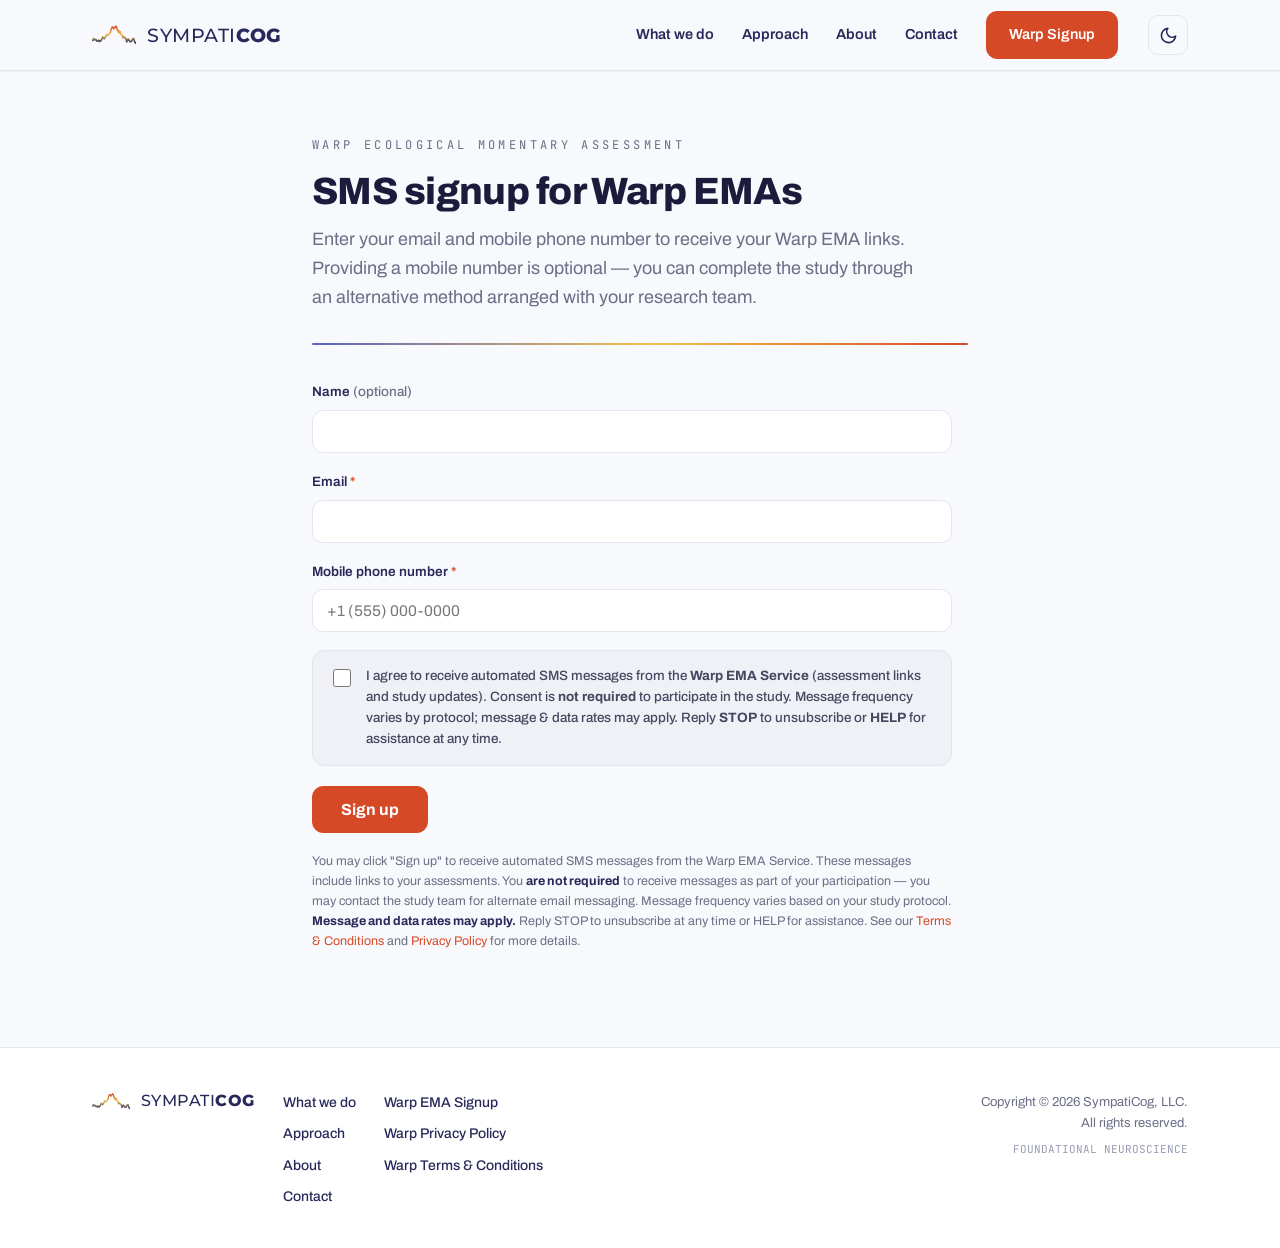
==== warp-ema-signup.html @ 8f0cffc7 "Relaunch site in Light Signal design system" ====
<!DOCTYPE html>
<html lang="en">
<head>
<meta charset="utf-8">
<meta name="viewport" content="width=device-width, initial-scale=1">
<title>Warp EMA Signup — SympatiCog</title>
<meta name="description" content="Sign up for Warp EMA to receive automated SMS messages with your assessment links. Consent is optional and you can opt out at any time.">
<meta name="theme-color" content="#28295a">
<link rel="icon" href="favicon.svg" type="image/svg+xml">
<link rel="preconnect" href="https://fonts.googleapis.com">
<link rel="preconnect" href="https://fonts.gstatic.com" crossorigin>
<link href="https://fonts.googleapis.com/css2?family=Archivo:wght@400;500;600;700;800&family=JetBrains+Mono:wght@400;500&family=Montserrat:wght@400;500;600;700;800&display=swap" rel="stylesheet">
<link rel="stylesheet" href="styles.css">
<script>(function(){try{var t=localStorage.getItem('sc-theme');if(t)document.documentElement.setAttribute('data-theme',t);}catch(e){}})();</script>
</head>
<body>

<header class="site-header">
  <div class="wrap">
    <a class="brand" href="/" aria-label="SympatiCog home">
      <svg viewBox="0 8 120 62" preserveAspectRatio="xMidYMid meet" aria-hidden="true"><defs><linearGradient id="hw" x1="0" y1="0" x2="0" y2="1"><stop offset="0" stop-color="#d64926"/><stop offset=".5" stop-color="#f2c14e"/><stop offset="1" stop-color="#28295a"/></linearGradient></defs><path d="M0.0 53.9 L1.3 52.3 L2.7 48.6 L4.0 53.0 L5.3 51.7 L6.7 51.3 L8.0 52.5 L9.3 51.6 L10.7 55.1 L12.0 56.1 L13.3 55.3 L14.7 54.7 L16.0 56.2 L17.3 53.4 L18.7 55.5 L20.0 57.1 L21.3 55.4 L22.7 55.9 L24.0 52.9 L25.3 51.9 L26.7 47.8 L28.0 44.0 L29.3 45.8 L30.7 48.8 L32.0 48.1 L33.3 49.2 L34.7 46.0 L36.0 43.5 L37.3 42.5 L38.7 36.9 L40.0 36.7 L41.3 40.4 L42.7 39.3 L44.0 38.9 L45.3 38.0 L46.7 37.1 L48.0 32.8 L49.3 32.6 L50.7 30.4 L52.0 22.7 L53.3 20.5 L54.7 17.0 L56.0 16.6 L57.3 19.0 L58.7 19.4 L60.0 21.9 L61.3 17.3 L62.7 17.5 L64.0 16.9 L65.3 14.3 L66.7 16.0 L68.0 18.1 L69.3 25.2 L70.7 26.6 L72.0 26.1 L73.3 33.2 L74.7 30.3 L76.0 28.9 L77.3 29.8 L78.7 36.8 L80.0 37.3 L81.3 38.1 L82.7 38.0 L84.0 43.9 L85.3 46.8 L86.7 43.6 L88.0 44.1 L89.3 45.5 L90.7 46.7 L92.0 47.5 L93.3 49.0 L94.7 53.9 L96.0 58.4 L97.3 53.9 L98.7 52.8 L100.0 49.7 L101.3 54.0 L102.7 53.4 L104.0 54.3 L105.3 58.1 L106.7 57.5 L108.0 57.1 L109.3 57.0 L110.7 55.1 L112.0 50.0 L113.3 51.0 L114.7 49.4 L116.0 49.2 L117.3 55.5 L118.7 58.4 L120.0 61.7" fill="none" stroke="url(#hw)" stroke-width="4.5" stroke-linejoin="round" stroke-linecap="round"/></svg>
      <span class="wordmark"><span>SYMPATI</span><b>COG</b></span>
    </a>
    <nav class="nav">
      <a href="/#services">What we do</a>
      <a href="/#approach">Approach</a>
      <a href="/#about">About</a>
      <a href="/#contact">Contact</a>
      <a class="btn" href="/warp-ema-signup">Warp Signup</a>
    </nav>
    <button class="theme-toggle" id="themeToggle" type="button" aria-label="Toggle dark mode">
      <svg class="i-moon" viewBox="0 0 24 24" fill="none" stroke="currentColor" stroke-width="2" stroke-linecap="round" stroke-linejoin="round"><path d="M21 12.8A9 9 0 1 1 11.2 3a7 7 0 0 0 9.8 9.8z"/></svg>
      <svg class="i-sun" viewBox="0 0 24 24" fill="none" stroke="currentColor" stroke-width="2" stroke-linecap="round" stroke-linejoin="round"><circle cx="12" cy="12" r="4"/><path d="M12 2v2M12 20v2M4.9 4.9l1.4 1.4M17.7 17.7l1.4 1.4M2 12h2M20 12h2M4.9 19.1l1.4-1.4M17.7 6.3l1.4-1.4"/></svg>
    </button>
  </div>
</header>

<main>
  <section class="section" style="padding-top:64px">
    <div class="wrap" style="max-width:720px">
      <div class="eyebrow" style="margin-bottom:16px">Warp Ecological Momentary Assessment</div>
      <h1 style="font-size:38px;margin-bottom:12px">SMS signup for Warp EMAs</h1>
      <p class="section-intro" style="margin-bottom:32px">Enter your email and mobile phone number to receive your Warp EMA links. Providing a mobile number is optional — you can complete the study through an alternative method arranged with your research team.</p>
      <hr class="signal-rule" style="margin-bottom:36px">

      <form class="form wide" name="warp-ema-signup" method="POST" data-netlify="true" netlify-honeypot="bot-field" action="/warp-ema-signup?sent=1">
        <input type="hidden" name="form-name" value="warp-ema-signup">
        <p hidden><label>Leave this empty: <input name="bot-field"></label></p>

        <div class="field"><label for="w-name">Name <span style="color:var(--muted);font-weight:500">(optional)</span></label><input id="w-name" type="text" name="name"></div>
        <div class="field"><label for="w-email">Email <span class="req">*</span></label><input id="w-email" type="email" name="email" required></div>
        <div class="field"><label for="w-phone">Mobile phone number <span class="req">*</span></label><input id="w-phone" type="tel" name="mobile-phone" inputmode="tel" placeholder="+1 (555) 000-0000" required></div>

        <div class="consent">
          <input id="w-consent" type="checkbox" name="sms-consent" value="agreed" required>
          <label for="w-consent">I agree to receive automated SMS messages from the <strong>Warp EMA Service</strong> (assessment links and study updates). Consent is <strong>not required</strong> to participate in the study. Message frequency varies by protocol; message &amp; data rates may apply. Reply <strong>STOP</strong> to unsubscribe or <strong>HELP</strong> for assistance at any time.</label>
        </div>

        <button class="btn btn-lg" type="submit">Sign up</button>

        <p class="fineprint">You may click "Sign up" to receive automated SMS messages from the Warp EMA Service. These messages include links to your assessments. You <strong>are not required</strong> to receive messages as part of your participation — you may contact the study team for alternate email messaging. Message frequency varies based on your study protocol. <strong>Message and data rates may apply.</strong> Reply STOP to unsubscribe at any time or HELP for assistance. See our <a href="/warp-terms-and-conditions">Terms &amp; Conditions</a> and <a href="/warp-privacy-policy">Privacy Policy</a> for more details.</p>
      </form>
    </div>
  </section>
</main>

<footer class="site-footer">
  <div class="wrap">
    <a class="brand" href="/" aria-label="SympatiCog home">
      <svg viewBox="0 8 120 62" preserveAspectRatio="xMidYMid meet" aria-hidden="true" style="width:38px;height:19px"><defs><linearGradient id="fw" x1="0" y1="0" x2="0" y2="1"><stop offset="0" stop-color="#d64926"/><stop offset=".5" stop-color="#f2c14e"/><stop offset="1" stop-color="#28295a"/></linearGradient></defs><path d="M0.0 53.9 L1.3 52.3 L2.7 48.6 L4.0 53.0 L5.3 51.7 L6.7 51.3 L8.0 52.5 L9.3 51.6 L10.7 55.1 L12.0 56.1 L13.3 55.3 L14.7 54.7 L16.0 56.2 L17.3 53.4 L18.7 55.5 L20.0 57.1 L21.3 55.4 L22.7 55.9 L24.0 52.9 L25.3 51.9 L26.7 47.8 L28.0 44.0 L29.3 45.8 L30.7 48.8 L32.0 48.1 L33.3 49.2 L34.7 46.0 L36.0 43.5 L37.3 42.5 L38.7 36.9 L40.0 36.7 L41.3 40.4 L42.7 39.3 L44.0 38.9 L45.3 38.0 L46.7 37.1 L48.0 32.8 L49.3 32.6 L50.7 30.4 L52.0 22.7 L53.3 20.5 L54.7 17.0 L56.0 16.6 L57.3 19.0 L58.7 19.4 L60.0 21.9 L61.3 17.3 L62.7 17.5 L64.0 16.9 L65.3 14.3 L66.7 16.0 L68.0 18.1 L69.3 25.2 L70.7 26.6 L72.0 26.1 L73.3 33.2 L74.7 30.3 L76.0 28.9 L77.3 29.8 L78.7 36.8 L80.0 37.3 L81.3 38.1 L82.7 38.0 L84.0 43.9 L85.3 46.8 L86.7 43.6 L88.0 44.1 L89.3 45.5 L90.7 46.7 L92.0 47.5 L93.3 49.0 L94.7 53.9 L96.0 58.4 L97.3 53.9 L98.7 52.8 L100.0 49.7 L101.3 54.0 L102.7 53.4 L104.0 54.3 L105.3 58.1 L106.7 57.5 L108.0 57.1 L109.3 57.0 L110.7 55.1 L112.0 50.0 L113.3 51.0 L114.7 49.4 L116.0 49.2 L117.3 55.5 L118.7 58.4 L120.0 61.7" fill="none" stroke="url(#fw)" stroke-width="4.5" stroke-linejoin="round" stroke-linecap="round"/></svg>
      <span class="wordmark"><span>SYMPATI</span><b>COG</b></span>
    </a>
    <nav class="foot-nav">
      <a href="/#services">What we do</a>
      <a href="/#approach">Approach</a>
      <a href="/#about">About</a>
      <a href="/#contact">Contact</a>
    </nav>
    <nav class="foot-nav">
      <a href="/warp-ema-signup">Warp EMA Signup</a>
      <a href="/warp-privacy-policy">Warp Privacy Policy</a>
      <a href="/warp-terms-and-conditions">Warp Terms &amp; Conditions</a>
    </nav>
    <div class="foot-meta">
      Copyright © 2026 SympatiCog, LLC.<br>All rights reserved.
      <div class="mono">FOUNDATIONAL NEUROSCIENCE</div>
    </div>
  </div>
</footer>

<script>document.getElementById('themeToggle').addEventListener('click',function(){var d=document.documentElement;var n=d.getAttribute('data-theme')==='dark'?'light':'dark';d.setAttribute('data-theme',n);try{localStorage.setItem('sc-theme',n);}catch(e){}});</script>
</body>
</html>
---- styles.css ----
/* ============================================================
   SympatiCog — Light Signal design system
   ============================================================ */
:root{
  --paper:#f8f9fc; --surface:#ffffff; --panel:#f0f1f7;
  --line:#e4e6ef; --line-soft:#eef0f6;
  --ink:#1b1c3b; --navy:#28295a; --body:#45475f; --muted:#6b6e86; --faint:#9a9cb4;
  --accent:#d64926; --accent-hover:#b93c1f; --amber:#f2c14e; --indigo:#5b63c4;
  --success:#1f9e5f; --warn:#b8791a; --danger:#c23b3b;
  --radius:16px; --radius-sm:10px; --radius-lg:22px;
  --maxw:1160px;
  --btn-ink:#fff;
  --header-bg:rgba(248,249,252,.82);
  --mark-bg:radial-gradient(120% 160% at 50% 0%,#ffffff 0%,#f4f5fb 78%);
  --sans:'Archivo',system-ui,sans-serif;
  --mono:'JetBrains Mono',ui-monospace,monospace;
  --brand:'Montserrat',sans-serif;
}
*{box-sizing:border-box}
html{scroll-behavior:smooth}
body{
  margin:0;background:var(--paper);color:var(--body);
  font-family:var(--sans);font-size:17px;line-height:1.6;
  -webkit-font-smoothing:antialiased;text-rendering:optimizeLegibility;
}
h1,h2,h3,h4{color:var(--ink);margin:0;line-height:1.1;letter-spacing:-.015em;font-weight:800}
p{margin:0}
a{color:var(--accent);text-decoration:none}
a:hover{color:var(--accent-hover)}
img,svg{display:block}
::selection{background:#d6492622}

.wrap{max-width:var(--maxw);margin:0 auto;padding:0 32px}
.eyebrow{font-family:var(--mono);font-size:12px;letter-spacing:.28em;text-transform:uppercase;color:var(--muted)}
.signal-rule{height:2px;border-radius:2px;background:linear-gradient(90deg,var(--indigo),var(--amber) 52%,var(--accent));border:0}
.mono{font-family:var(--mono)}

/* ---------- wordmark ---------- */
.wordmark{font-family:var(--brand);letter-spacing:.03em;color:var(--navy);line-height:1;white-space:nowrap}
.wordmark b{font-weight:800}
.wordmark span{font-weight:500}

/* ---------- header ---------- */
.site-header{position:sticky;top:0;z-index:50;background:var(--header-bg);backdrop-filter:blur(14px);border-bottom:1px solid var(--line)}
.site-header .wrap{display:flex;align-items:center;gap:22px;height:70px}
.brand{display:flex;align-items:center;gap:11px}
.brand svg{width:44px;height:22px}
.brand .wordmark{font-size:19px}
.nav{display:flex;gap:28px;margin-left:auto;align-items:center}
.nav a{font-family:var(--sans);font-weight:600;font-size:14.5px;color:var(--navy)}
.nav a:hover{color:var(--accent)}
.nav .btn{color:var(--btn-ink)}
.nav .btn:hover{color:var(--btn-ink)}

/* ---------- buttons ---------- */
.btn{display:inline-flex;align-items:center;gap:8px;font-family:var(--sans);font-weight:700;font-size:15px;
  background:var(--accent);color:var(--btn-ink);border:1px solid var(--accent);padding:11px 22px;border-radius:11px;cursor:pointer;transition:.15s}
.btn:hover{background:var(--accent-hover);border-color:var(--accent-hover);color:var(--btn-ink)}
.btn-ghost{background:transparent;color:var(--navy);border:1px solid var(--line)}
.btn-ghost:hover{background:var(--surface);border-color:var(--faint);color:var(--navy)}
.btn-lg{font-size:16px;padding:14px 28px}

/* ---------- hero ---------- */
.hero{padding:96px 0 72px;position:relative;overflow:hidden}
.hero .eyebrow{margin-bottom:22px}
.hero h1{font-size:clamp(40px,6vw,68px);letter-spacing:-.025em;max-width:14ch;text-wrap:balance}
.hero .lead{font-size:20px;line-height:1.55;color:var(--body);max-width:60ch;margin:24px 0 40px;text-wrap:pretty}
.hero-actions{display:flex;gap:14px;flex-wrap:wrap}
.hero-mark{margin-top:64px;border:1px solid var(--line);border-radius:var(--radius-lg);background:var(--mark-bg);padding:56px 24px 46px;display:flex;
  flex-direction:column;align-items:center}
.hero-mark svg.wave{width:min(560px,86%);height:auto}
.hero-mark .wordmark{font-size:clamp(30px,5vw,46px);margin-top:16px}
.hero-mark .tag{font-family:var(--mono);font-size:10px;letter-spacing:.44em;color:var(--muted);margin-top:14px;padding-left:.44em}

/* ---------- section ---------- */
.section{padding:76px 0;border-top:1px solid var(--line-soft)}
.section-head{display:flex;align-items:baseline;gap:16px;margin-bottom:14px}
.section-head .num{font-family:var(--mono);font-size:12px;letter-spacing:.3em;color:var(--faint)}
.section-head h2{font-size:34px}
.section-intro{color:var(--muted);font-size:18px;max-width:62ch;margin-bottom:44px;text-wrap:pretty}

/* ---------- service cards ---------- */
.cards{display:grid;grid-template-columns:repeat(3,1fr);gap:20px}
.card{background:var(--surface);border:1px solid var(--line);border-radius:var(--radius);padding:28px;transition:.18s}
.card:hover{transform:translateY(-3px);box-shadow:0 24px 44px -28px rgba(27,28,59,.4);border-color:#d7d9e6}
.card .idx{font-family:var(--mono);font-size:12px;color:var(--accent);letter-spacing:.1em}
.card h3{font-size:20px;margin:14px 0 10px}
.card p{font-size:15px;color:var(--body);line-height:1.6}
.card .chip{display:inline-block;font-family:var(--mono);font-size:11px;letter-spacing:.06em;color:var(--navy);
  background:var(--panel);border-radius:20px;padding:4px 11px;margin-top:16px}

/* ---------- approach (dark band) ---------- */
.band{background:#141530;color:#e9eaf4;border:1px solid rgba(255,255,255,.07);border-radius:var(--radius-lg);padding:56px 48px;position:relative;overflow:hidden}
.band h2{color:#fff;font-size:32px;max-width:20ch}
.band .lead{color:#b9bbd6;font-size:18px;max-width:64ch;margin-top:20px;line-height:1.6}
.principles{display:grid;grid-template-columns:repeat(4,1fr);gap:18px;margin-top:40px}
.principle .k{font-family:var(--brand);font-weight:800;font-size:17px;color:#fff;letter-spacing:.01em}
.principle .v{font-size:13.5px;color:#9a9cc0;margin-top:6px;line-height:1.5}
.principle{border-top:2px solid;border-image:linear-gradient(90deg,var(--accent),var(--amber)) 1;padding-top:14px}

/* ---------- about ---------- */
.about-grid{display:grid;grid-template-columns:1fr 1fr;gap:48px;align-items:center}
.about-grid p{font-size:18px;color:var(--body);line-height:1.65}
.stat-row{display:flex;gap:40px;margin-top:8px}
.stat .n{font-family:var(--mono);font-size:30px;color:var(--ink)}
.stat .l{font-size:13px;color:var(--muted)}

/* ---------- forms ---------- */
.form{max-width:560px}
.form.wide{max-width:640px}
.field{margin-bottom:18px}
.field label{display:block;font-weight:600;font-size:13.5px;color:var(--navy);margin-bottom:7px}
.field input[type=text],.field input[type=email],.field input[type=tel],.field textarea{
  width:100%;font-family:var(--sans);font-size:15.5px;color:var(--ink);background:var(--surface);
  border:1px solid var(--line);border-radius:11px;padding:12px 14px;outline:none;transition:.15s}
.field input:focus,.field textarea:focus{border-color:var(--accent);box-shadow:0 0 0 3px #d6492622}
.field textarea{min-height:120px;resize:vertical}
.req{color:var(--accent)}
.consent{display:flex;gap:12px;align-items:flex-start;background:var(--panel);border:1px solid var(--line);
  border-radius:12px;padding:15px 16px;margin:6px 0 20px}
.consent input{margin-top:3px;width:18px;height:18px;accent-color:var(--accent);flex-shrink:0}
.consent label{font-size:13.5px;color:var(--body);line-height:1.55;font-weight:500}
.fineprint{font-size:12.5px;color:var(--muted);line-height:1.6;margin-top:18px}
.fineprint strong{color:var(--navy)}

/* ---------- legal ---------- */
.legal{max-width:800px;margin:0 auto;padding:64px 0 40px}
.legal h1{font-size:38px;margin-bottom:10px}
.legal .updated{font-family:var(--mono);font-size:12px;color:var(--faint);letter-spacing:.1em;margin-bottom:36px}
.legal h2{font-size:19px;color:var(--ink);margin:34px 0 12px}
.legal p{font-size:15.5px;color:var(--body);line-height:1.7;margin-bottom:14px}
.legal ul{margin:0 0 16px;padding-left:22px}
.legal li{font-size:15.5px;color:var(--body);line-height:1.7;margin-bottom:8px}
.legal strong{color:var(--ink)}
.legal .lede{font-size:17px;color:var(--body);background:var(--panel);border-left:3px solid var(--accent);
  padding:16px 20px;border-radius:0 10px 10px 0;margin-bottom:28px}

/* ---------- footer ---------- */
.site-footer{border-top:1px solid var(--line);background:var(--surface);padding:44px 0 40px;margin-top:20px}
.site-footer .wrap{display:flex;gap:28px;align-items:flex-start;flex-wrap:wrap}
.site-footer .brand .wordmark{font-size:16px}
.foot-nav{display:flex;flex-direction:column;gap:9px}
.foot-nav a{font-size:14px;color:var(--navy);font-weight:500}
.foot-nav a:hover{color:var(--accent)}
.foot-meta{margin-left:auto;text-align:right;font-size:13px;color:var(--muted)}
.foot-meta .mono{font-size:11px;color:var(--faint);margin-top:8px}

/* ---------- responsive ---------- */
@media (max-width:860px){
  .cards{grid-template-columns:1fr}
  .principles{grid-template-columns:1fr 1fr}
  .about-grid{grid-template-columns:1fr;gap:28px}
  .nav{display:none}
  .band{padding:40px 26px}
}
@media (max-width:560px){
  .wrap{padding:0 20px}
  .principles{grid-template-columns:1fr}
  .foot-meta{margin-left:0;text-align:left}
}

/* ---------- theme toggle ---------- */
.theme-toggle{margin-left:8px;display:inline-flex;align-items:center;justify-content:center;width:40px;height:40px;
  background:transparent;border:1px solid var(--line);border-radius:10px;color:var(--navy);cursor:pointer;transition:.15s;flex-shrink:0}
.theme-toggle:hover{border-color:var(--faint);color:var(--accent)}
.theme-toggle svg{width:19px;height:19px}
.theme-toggle .i-sun{display:none}
.theme-toggle .i-moon{display:block}
html[data-theme="dark"] .theme-toggle .i-sun{display:block}
html[data-theme="dark"] .theme-toggle .i-moon{display:none}
@media (max-width:860px){ .theme-toggle{margin-left:auto} }

/* ---------- dark theme ---------- */
html[data-theme="dark"]{
  --paper:#0b0c1f; --surface:#0e0f24; --panel:#16173a;
  --line:#21244b; --line-soft:#16173a;
  --ink:#f1f2fa; --navy:#eceefb; --body:#c3c5e4; --muted:#9a9cc0; --faint:#6f72a2;
  --accent:#ff7a45; --accent-hover:#ff9160; --amber:#ffd86b; --indigo:#8f97e6;
  --btn-ink:#12132b;
  --header-bg:rgba(11,12,31,.85);
  --mark-bg:radial-gradient(120% 160% at 50% 0%,#181a3d 0%,#0d0e26 74%);
}
html[data-theme="dark"] .card:hover{box-shadow:0 24px 44px -28px rgba(0,0,0,.6)}
html[data-theme="dark"] .field input:focus,html[data-theme="dark"] .field textarea:focus{box-shadow:0 0 0 3px #ff7a4533}
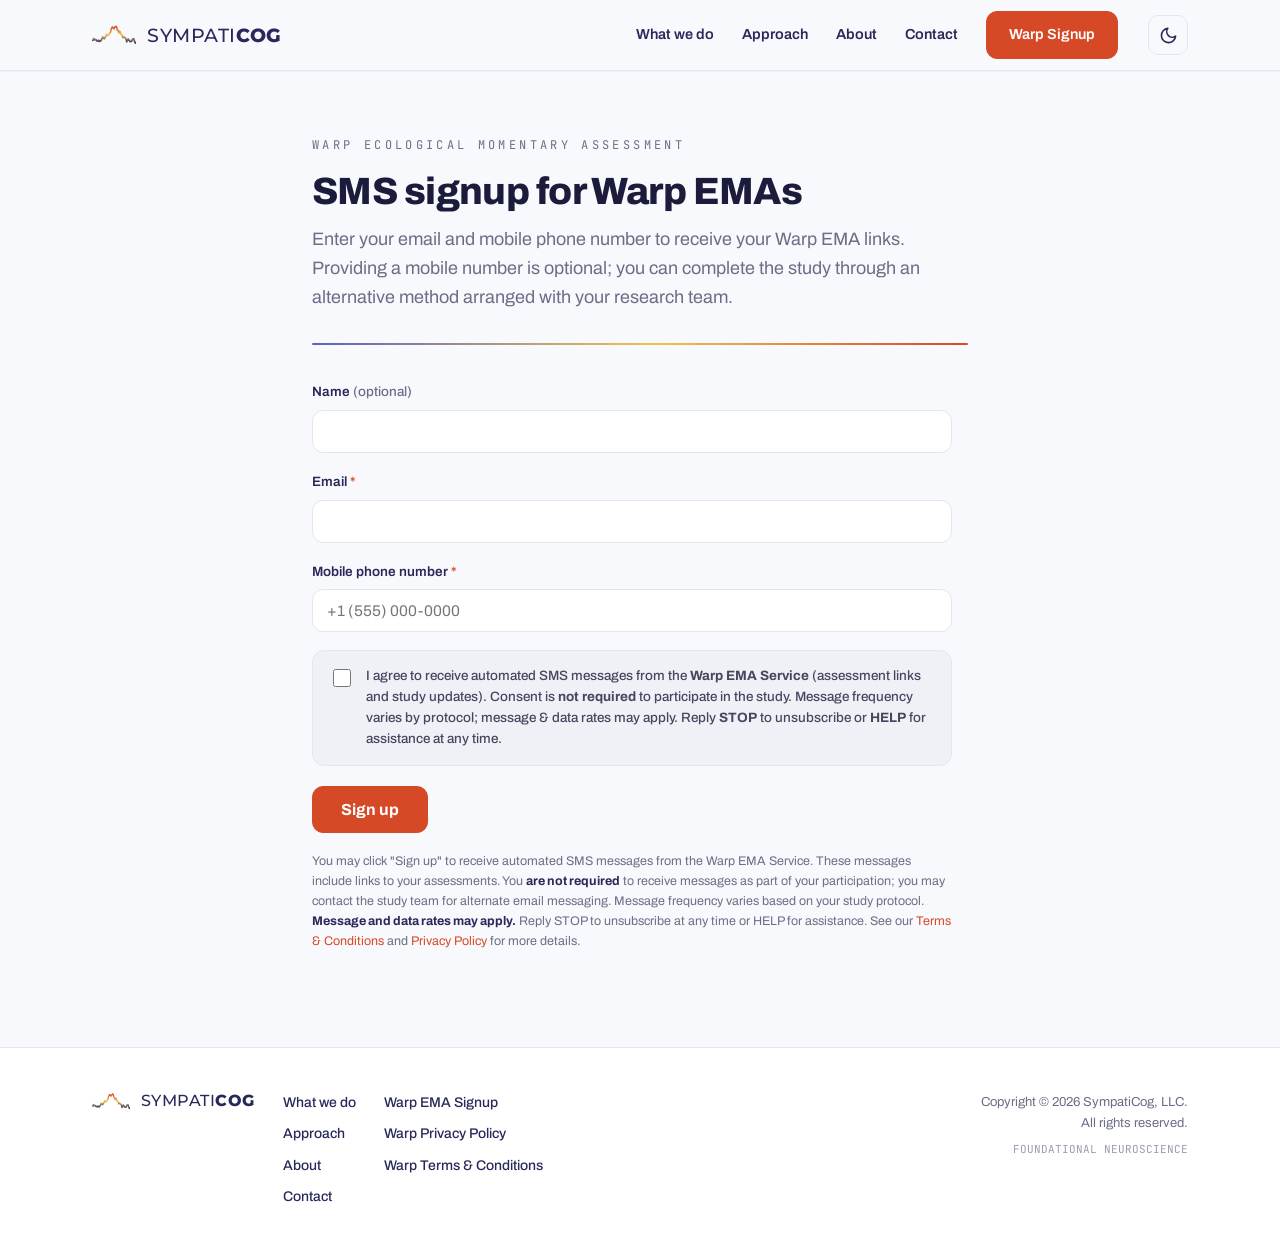
==== commit ae91b432: "Ninor wording and puncutation changes" ====
--- a/warp-ema-signup.html
+++ b/warp-ema-signup.html
@@ -3,7 +3,7 @@
 <head>
 <meta charset="utf-8">
 <meta name="viewport" content="width=device-width, initial-scale=1">
-<title>Warp EMA Signup — SympatiCog</title>
+<title>Warp EMA Signup · SympatiCog</title>
 <meta name="description" content="Sign up for Warp EMA to receive automated SMS messages with your assessment links. Consent is optional and you can opt out at any time.">
 <meta name="theme-color" content="#28295a">
 <link rel="icon" href="favicon.svg" type="image/svg+xml">
@@ -40,7 +40,7 @@
     <div class="wrap" style="max-width:720px">
       <div class="eyebrow" style="margin-bottom:16px">Warp Ecological Momentary Assessment</div>
       <h1 style="font-size:38px;margin-bottom:12px">SMS signup for Warp EMAs</h1>
-      <p class="section-intro" style="margin-bottom:32px">Enter your email and mobile phone number to receive your Warp EMA links. Providing a mobile number is optional — you can complete the study through an alternative method arranged with your research team.</p>
+      <p class="section-intro" style="margin-bottom:32px">Enter your email and mobile phone number to receive your Warp EMA links. Providing a mobile number is optional; you can complete the study through an alternative method arranged with your research team.</p>
       <hr class="signal-rule" style="margin-bottom:36px">
 
       <form class="form wide" name="warp-ema-signup" method="POST" data-netlify="true" netlify-honeypot="bot-field" action="/warp-ema-signup?sent=1">
@@ -58,7 +58,7 @@
 
         <button class="btn btn-lg" type="submit">Sign up</button>
 
-        <p class="fineprint">You may click "Sign up" to receive automated SMS messages from the Warp EMA Service. These messages include links to your assessments. You <strong>are not required</strong> to receive messages as part of your participation — you may contact the study team for alternate email messaging. Message frequency varies based on your study protocol. <strong>Message and data rates may apply.</strong> Reply STOP to unsubscribe at any time or HELP for assistance. See our <a href="/warp-terms-and-conditions">Terms &amp; Conditions</a> and <a href="/warp-privacy-policy">Privacy Policy</a> for more details.</p>
+        <p class="fineprint">You may click "Sign up" to receive automated SMS messages from the Warp EMA Service. These messages include links to your assessments. You <strong>are not required</strong> to receive messages as part of your participation; you may contact the study team for alternate email messaging. Message frequency varies based on your study protocol. <strong>Message and data rates may apply.</strong> Reply STOP to unsubscribe at any time or HELP for assistance. See our <a href="/warp-terms-and-conditions">Terms &amp; Conditions</a> and <a href="/warp-privacy-policy">Privacy Policy</a> for more details.</p>
       </form>
     </div>
   </section>
--- a/styles.css
+++ b/styles.css
@@ -1,5 +1,5 @@
 /* ============================================================
-   SympatiCog — Light Signal design system
+   SympatiCog Light Signal design system
    ============================================================ */
 :root{
   --paper:#f8f9fc; --surface:#ffffff; --panel:#f0f1f7;
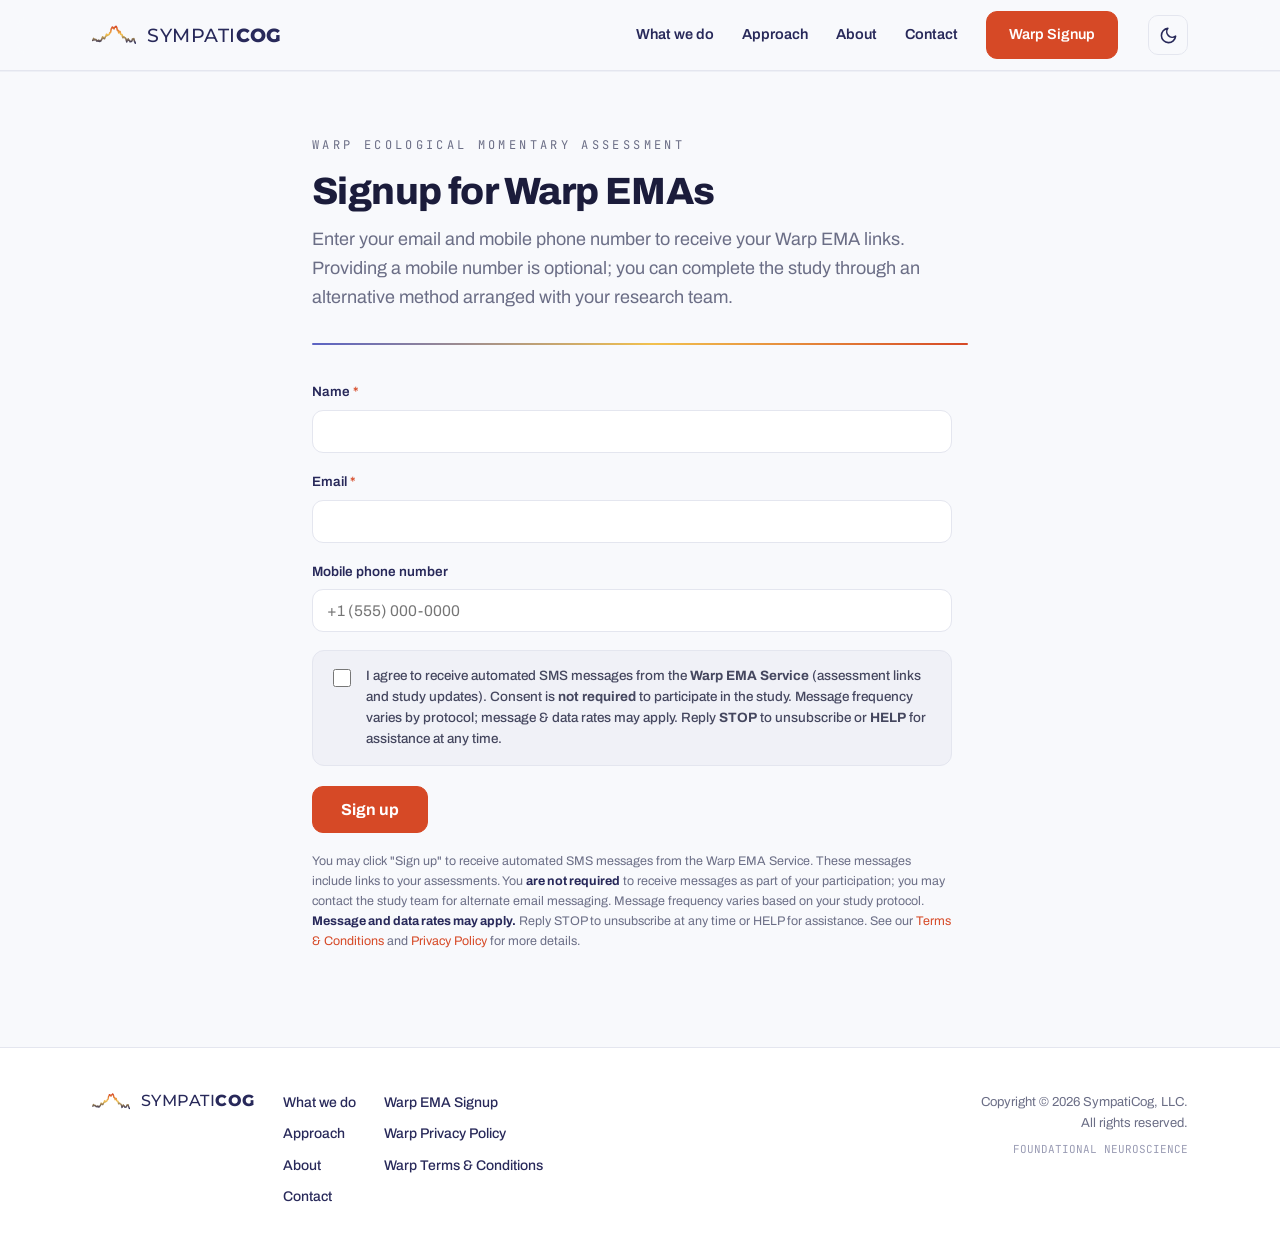
==== commit 446f6225: "Fixed EMA Signup text and added phone number required on opt-in" ====
--- a/warp-ema-signup.html
+++ b/warp-ema-signup.html
@@ -39,7 +39,7 @@
   <section class="section" style="padding-top:64px">
     <div class="wrap" style="max-width:720px">
       <div class="eyebrow" style="margin-bottom:16px">Warp Ecological Momentary Assessment</div>
-      <h1 style="font-size:38px;margin-bottom:12px">SMS signup for Warp EMAs</h1>
+      <h1 style="font-size:38px;margin-bottom:12px">Signup for Warp EMAs</h1>
       <p class="section-intro" style="margin-bottom:32px">Enter your email and mobile phone number to receive your Warp EMA links. Providing a mobile number is optional; you can complete the study through an alternative method arranged with your research team.</p>
       <hr class="signal-rule" style="margin-bottom:36px">
 
@@ -47,12 +47,12 @@
         <input type="hidden" name="form-name" value="warp-ema-signup">
         <p hidden><label>Leave this empty: <input name="bot-field"></label></p>
 
-        <div class="field"><label for="w-name">Name <span style="color:var(--muted);font-weight:500">(optional)</span></label><input id="w-name" type="text" name="name"></div>
+        <div class="field"><label for="w-name">Name <span class="req">*</span></label><input id="w-name" type="text" name="name" required></div>
         <div class="field"><label for="w-email">Email <span class="req">*</span></label><input id="w-email" type="email" name="email" required></div>
-        <div class="field"><label for="w-phone">Mobile phone number <span class="req">*</span></label><input id="w-phone" type="tel" name="mobile-phone" inputmode="tel" placeholder="+1 (555) 000-0000" required></div>
+        <div class="field"><label for="w-phone">Mobile phone number <span class="req" id="w-phone-req" hidden>*</span></label><input id="w-phone" type="tel" name="mobile-phone" inputmode="tel" placeholder="+1 (555) 000-0000"></div>
 
         <div class="consent">
-          <input id="w-consent" type="checkbox" name="sms-consent" value="agreed" required>
+          <input id="w-consent" type="checkbox" name="sms-consent" value="agreed">
           <label for="w-consent">I agree to receive automated SMS messages from the <strong>Warp EMA Service</strong> (assessment links and study updates). Consent is <strong>not required</strong> to participate in the study. Message frequency varies by protocol; message &amp; data rates may apply. Reply <strong>STOP</strong> to unsubscribe or <strong>HELP</strong> for assistance at any time.</label>
         </div>
 
@@ -63,6 +63,21 @@
     </div>
   </section>
 </main>
+
+<script>
+(function(){
+  var consent=document.getElementById('w-consent');
+  var phone=document.getElementById('w-phone');
+  var star=document.getElementById('w-phone-req');
+  function sync(){
+    var on=consent.checked;
+    phone.required=on;
+    star.hidden=!on;
+  }
+  consent.addEventListener('change',sync);
+  sync();
+})();
+</script>
 
 <footer class="site-footer">
   <div class="wrap">
